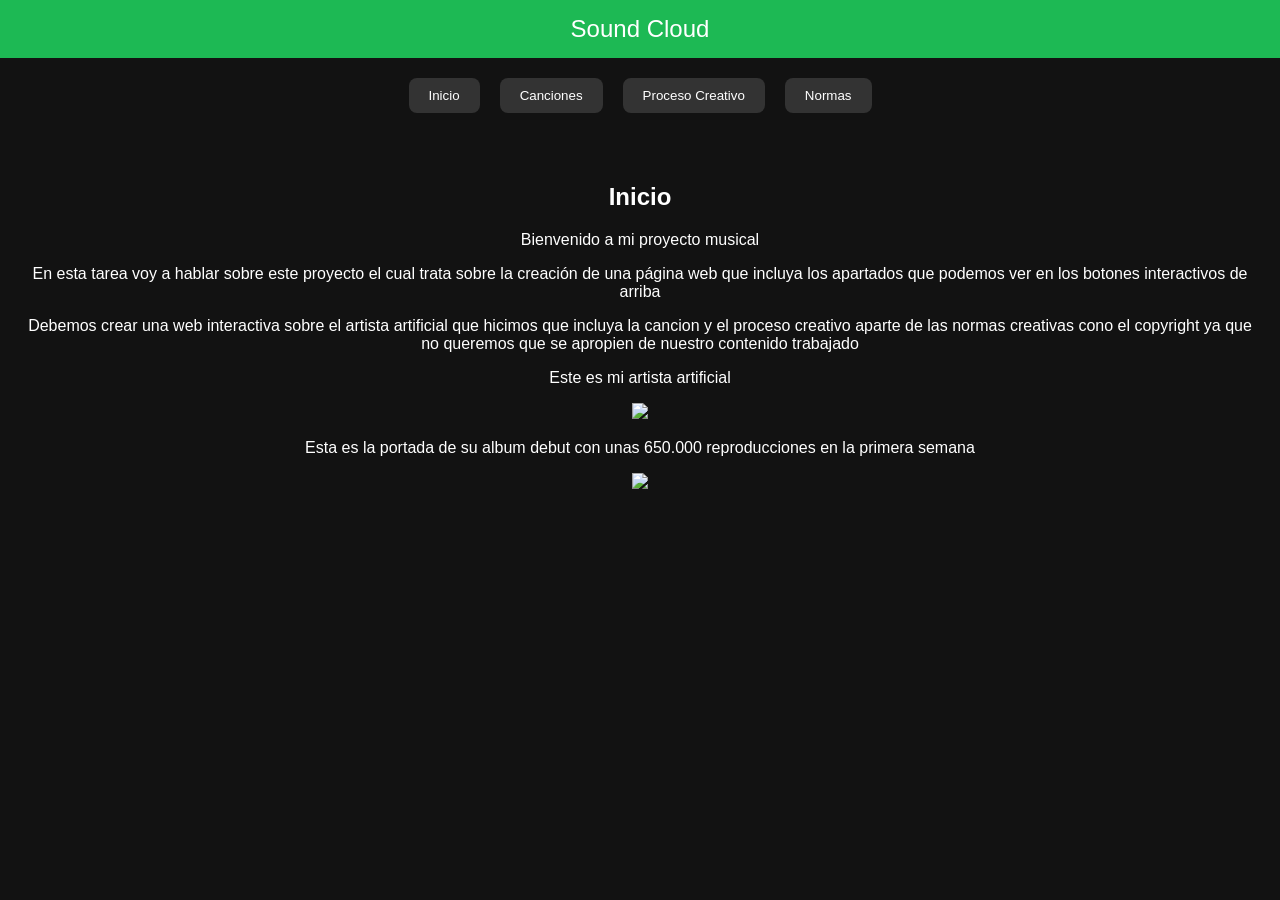
==== index.html @ 7d4d3f1c "Add files via upload" ====
<!DOCTYPE html>
<html lang="es">
<head>
    <meta charset="UTF-8">
    <title>Sound Cloud</title>
    <style>
        body {
            font-family: Arial, sans-serif;
            margin: 0;
            background-color: #121212;
            color: white;
            text-align: center;
        }

        header {
            background-color: #1db954;
            padding: 15px;
            font-size: 24px;
        }

        .menu {
            display: flex;
            justify-content: center;
            gap: 20px;
            margin: 20px;
        }

        button {
            padding: 10px 20px;
            border: none;
            border-radius: 8px;
            cursor: pointer;
            background-color: #333;
            color: white;
            transition: 0.3s;
        }

        button:hover {
            background-color: #1db954;
        }

        .contenido {
            margin-top: 30px;
            padding: 20px;
        }

        .seccion {
            display: none;
        }

        .activa {
            display: block;
        }
    </style>
</head>
<body>

<header>
    Sound Cloud
</header>

<div class="menu">
    <button onclick="mostrarSeccion('inicio')">Inicio</button>
    <button onclick="mostrarSeccion('canciones')">Canciones</button>
    <button onclick="mostrarSeccion('proceso')">Proceso Creativo</button>
    <button onclick="mostrarSeccion('normas')">Normas</button>
</div>

<div class="contenido">
    <div id="inicio" class="seccion activa">
        <h2>Inicio</h2>
        <p>Bienvenido a mi proyecto musical</p>
        <p>En esta tarea voy a hablar sobre este proyecto el cual trata sobre la creación de una página web que incluya los apartados que podemos ver en los botones interactivos de arriba</p>
        <p>Debemos crear una web interactiva sobre el artista artificial que hicimos que incluya la cancion y el proceso creativo aparte de las normas creativas cono el copyright ya que no queremos que se apropien de nuestro contenido trabajado</p>
        <p>Este es mi artista artificial</p>
        <img src="../IMG/Artista.png" width="250">
        <p>Esta es la portada de su album debut con unas 650.000 reproducciones en la primera semana</p>
        <img src="../IMG/Foto 2.png">

    </div>

    <div id="canciones" class="seccion">
        <h2>Canciones</h2>
        <p>Puedes ver mis canciones</p>

        <audio controls>
            <source src="../JS/Luces Que Mienten.mp3" type="audio">
        </audio>

    </div>

    <div id="proceso" class="seccion">
        <h2>Proceso Creativo</h2>
        <p>Puedes ver las ideas que promovieron este proyecto</p>
        <p>Primero necesitabamos una canción sobre la que basar el proyecto la cual podemos escuchar en el apartado canciones</p>
        <p>Luego, necesitabamos la imagen del artista para dar imagen de quien se trata el proyecto</p>
        <p>Posteriormente, tuvimos que crear esta web para incluir la información con su respectivo CSS</p>
        <p>Finalmente, subimos esta web con todos los datos necesarios para que otras personas la usen y se inspiren</p>
    </div>

    <div id="normas" class="seccion">
        <h2>Normas</h2>
        <p>Respeta el contenido y la comunidad</p>
        <p>Todos los derechos reservados del autor</p>
        <p>Copyright 2026©</p>
    </div>
    
</div>

<script>
    function mostrarSeccion(id) {
        const secciones = document.querySelectorAll('.seccion');
        secciones.forEach(sec => sec.classList.remove('activa'));

        document.getElementById(id).classList.add('activa');
    }
</script>

</body>
</html>
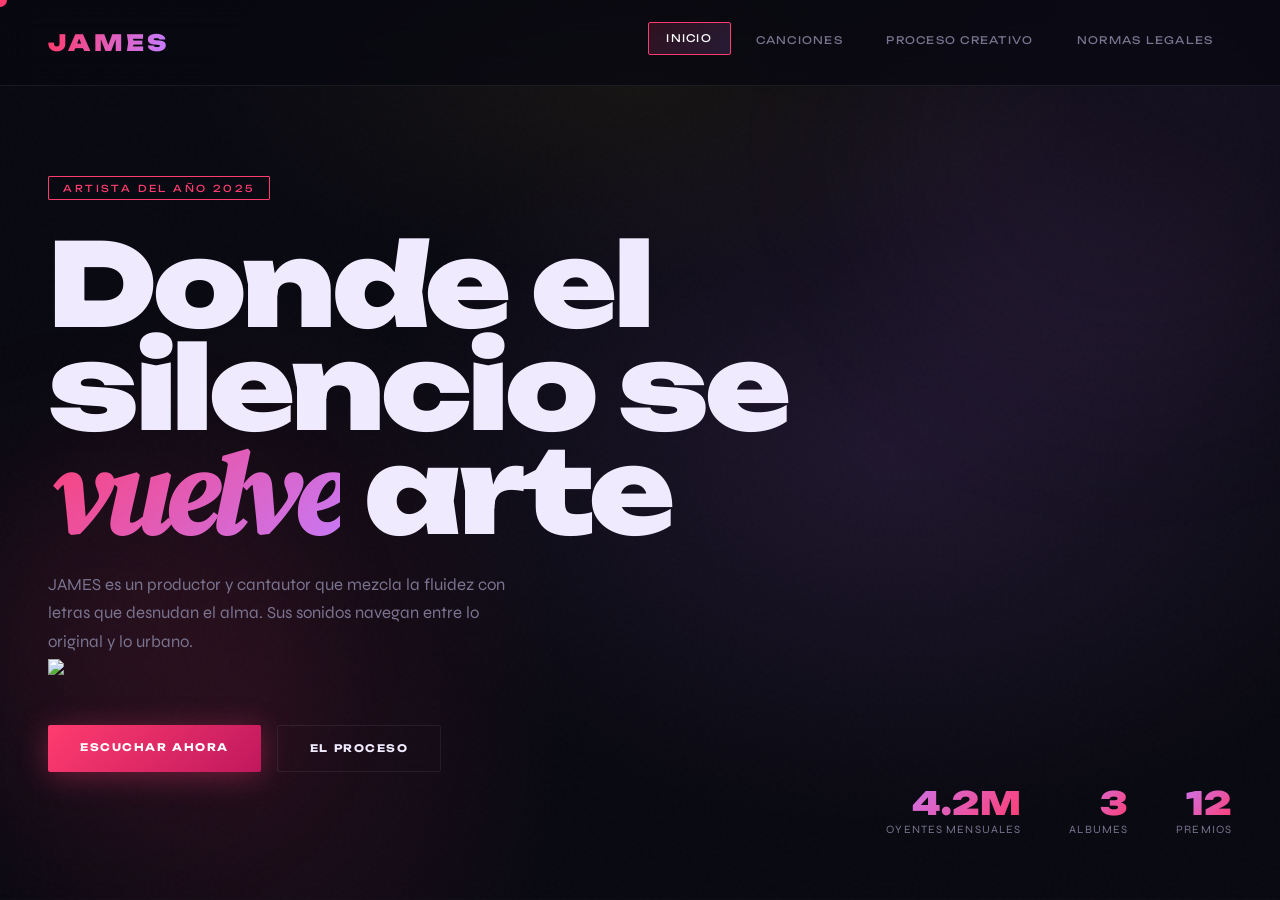
==== commit c872ce18: "Add files via upload" ====
--- a/index.html
+++ b/index.html
@@ -1,120 +1,828 @@
 <!DOCTYPE html>
 <html lang="es">
 <head>
-    <meta charset="UTF-8">
-    <title>Sound Cloud</title>
-    <style>
-        body {
-            font-family: Arial, sans-serif;
-            margin: 0;
-            background-color: #121212;
-            color: white;
-            text-align: center;
-        }
-
-        header {
-            background-color: #1db954;
-            padding: 15px;
-            font-size: 24px;
-        }
-
-        .menu {
-            display: flex;
-            justify-content: center;
-            gap: 20px;
-            margin: 20px;
-        }
-
-        button {
-            padding: 10px 20px;
-            border: none;
-            border-radius: 8px;
-            cursor: pointer;
-            background-color: #333;
-            color: white;
-            transition: 0.3s;
-        }
-
-        button:hover {
-            background-color: #1db954;
-        }
-
-        .contenido {
-            margin-top: 30px;
-            padding: 20px;
-        }
-
-        .seccion {
-            display: none;
-        }
-
-        .activa {
-            display: block;
-        }
-    </style>
+<meta charset="UTF-8">
+<meta name="viewport" content="width=device-width, initial-scale=1.0">
+<title>JAMES — Artista Musical</title>
+<link href="https://fonts.googleapis.com/css2?family=Unbounded:wght@200;400;700;900&family=DM+Serif+Display:ital@0;1&family=Syne:wght@400;600&display=swap" rel="stylesheet">
+<style>
+  :root {
+    --bg: #080810;
+    --surface: #0f0f1a;
+    --accent: #ff3c6f;
+    --accent2: #c47dff;
+    --gold: #f5c542;
+    --text: #f0eaff;
+    --muted: #7a738f;
+    --border: rgba(255,255,255,0.07);
+  }
+
+  *, *::before, *::after { box-sizing: border-box; margin: 0; padding: 0; }
+
+  html { scroll-behavior: smooth; }
+
+  body {
+    background: var(--bg);
+    color: var(--text);
+    font-family: 'Syne', sans-serif;
+    overflow-x: hidden;
+    cursor: none;
+  }
+
+  /* CURSOR */
+  .cursor {
+    position: fixed; top: 0; left: 0;
+    width: 14px; height: 14px;
+    background: var(--accent);
+    border-radius: 50%;
+    pointer-events: none;
+    z-index: 9999;
+    transform: translate(-50%, -50%);
+    transition: transform 0.1s, width 0.3s, height 0.3s, background 0.3s;
+  }
+
+  /* NAV */
+  nav {
+    position: fixed; top: 0; left: 0; right: 0;
+    z-index: 100;
+    display: flex; align-items: center; justify-content: space-between;
+    padding: 1.5rem 3rem;
+    background: rgba(8,8,16,0.7);
+    backdrop-filter: blur(18px);
+    border-bottom: 1px solid var(--border);
+  }
+
+  .logo {
+    font-family: 'Unbounded', sans-serif;
+    font-weight: 900;
+    font-size: 1.4rem;
+    letter-spacing: 0.15em;
+    background: linear-gradient(90deg, var(--accent), var(--accent2));
+    -webkit-background-clip: text; -webkit-text-fill-color: transparent;
+  }
+
+  .nav-links {
+    display: flex; gap: 0.4rem; list-style: none;
+  }
+
+  .nav-links a {
+    display: inline-block;
+    font-family: 'Unbounded', sans-serif;
+    font-size: 0.65rem;
+    font-weight: 400;
+    letter-spacing: 0.12em;
+    text-transform: uppercase;
+    color: var(--muted);
+    text-decoration: none;
+    padding: 0.55rem 1.1rem;
+    border: 1px solid transparent;
+    border-radius: 2px;
+    transition: color 0.3s, border-color 0.3s, background 0.3s, transform 0.2s;
+    position: relative;
+    overflow: hidden;
+  }
+
+  .nav-links a::before {
+    content: '';
+    position: absolute; inset: 0;
+    background: linear-gradient(135deg, var(--accent), var(--accent2));
+    opacity: 0;
+    transition: opacity 0.3s;
+    z-index: -1;
+  }
+
+  .nav-links a:hover, .nav-links a.active {
+    color: #fff;
+    border-color: var(--accent);
+    transform: translateY(-2px);
+  }
+  .nav-links a:hover::before, .nav-links a.active::before { opacity: 0.15; }
+
+  /* SECTIONS */
+  section {
+    min-height: 100vh;
+    padding: 7rem 3rem 4rem;
+    display: none;
+    animation: fadeUp 0.7s cubic-bezier(.22,1,.36,1) both;
+  }
+  section.active { display: flex; flex-direction: column; justify-content: center; }
+
+  @keyframes fadeUp {
+    from { opacity: 0; transform: translateY(40px); }
+    to   { opacity: 1; transform: translateY(0); }
+  }
+
+  /* ── INICIO ── */
+  #inicio {
+    position: relative;
+    align-items: flex-start;
+    overflow: hidden;
+  }
+
+  .hero-bg {
+    position: absolute; inset: 0; z-index: 0;
+    background:
+      radial-gradient(ellipse 60% 60% at 70% 50%, rgba(196,125,255,0.12) 0%, transparent 70%),
+      radial-gradient(ellipse 40% 80% at 20% 80%, rgba(255,60,111,0.10) 0%, transparent 60%),
+      radial-gradient(ellipse 50% 30% at 50% 10%, rgba(245,197,66,0.06) 0%, transparent 70%);
+  }
+
+  .hero-noise {
+    position: absolute; inset: 0; z-index: 0;
+    background-image: url("data:image/svg+xml,%3Csvg viewBox='0 0 256 256' xmlns='http://www.w3.org/2000/svg'%3E%3Cfilter id='noise'%3E%3CfeTurbulence type='fractalNoise' baseFrequency='0.9' numOctaves='4' stitchTiles='stitch'/%3E%3C/filter%3E%3Crect width='100%25' height='100%25' filter='url(%23noise)' opacity='0.04'/%3E%3C/svg%3E");
+    opacity: 0.5;
+  }
+
+  .hero-content { position: relative; z-index: 1; max-width: 750px; }
+
+  .hero-tag {
+    display: inline-block;
+    font-family: 'Unbounded', sans-serif;
+    font-size: 0.6rem;
+    letter-spacing: 0.25em;
+    text-transform: uppercase;
+    color: var(--accent);
+    border: 1px solid var(--accent);
+    padding: 0.3rem 0.9rem;
+    border-radius: 1px;
+    margin-bottom: 2rem;
+    animation: fadeUp 0.5s 0.1s both;
+  }
+
+  .hero-title {
+    font-family: 'Unbounded', sans-serif;
+    font-weight: 900;
+    font-size: clamp(3.5rem, 9vw, 8rem);
+    line-height: 0.9;
+    letter-spacing: -0.03em;
+    margin-bottom: 1.5rem;
+    animation: fadeUp 0.6s 0.2s both;
+  }
+
+  .hero-title em {
+    font-style: italic;
+    font-family: 'DM Serif Display', serif;
+    background: linear-gradient(135deg, var(--accent), var(--accent2));
+    -webkit-background-clip: text; -webkit-text-fill-color: transparent;
+  }
+
+  .hero-sub {
+    font-size: 1.05rem;
+    color: var(--muted);
+    line-height: 1.7;
+    max-width: 480px;
+    margin-bottom: 2.5rem;
+    animation: fadeUp 0.6s 0.3s both;
+  }
+
+  .hero-cta {
+    display: flex; gap: 1rem; flex-wrap: wrap;
+    animation: fadeUp 0.6s 0.4s both;
+  }
+
+  .btn {
+    font-family: 'Unbounded', sans-serif;
+    font-size: 0.65rem;
+    font-weight: 700;
+    letter-spacing: 0.15em;
+    text-transform: uppercase;
+    padding: 1rem 2rem;
+    border-radius: 2px;
+    text-decoration: none;
+    cursor: pointer;
+    transition: transform 0.2s, box-shadow 0.3s;
+    border: none;
+  }
+
+  .btn-primary {
+    background: linear-gradient(135deg, var(--accent), #c0185d);
+    color: #fff;
+    box-shadow: 0 4px 30px rgba(255,60,111,0.35);
+  }
+  .btn-primary:hover { transform: translateY(-3px); box-shadow: 0 8px 40px rgba(255,60,111,0.5); }
+
+  .btn-ghost {
+    background: transparent;
+    color: var(--text);
+    border: 1px solid var(--border);
+  }
+  .btn-ghost:hover { border-color: var(--accent2); transform: translateY(-3px); }
+
+  .hero-stat-row {
+    position: absolute; bottom: 4rem; right: 3rem; z-index: 1;
+    display: flex; gap: 3rem;
+    animation: fadeUp 0.6s 0.5s both;
+  }
+
+  .stat { text-align: right; }
+  .stat-num {
+    font-family: 'Unbounded', sans-serif;
+    font-size: 2rem;
+    font-weight: 900;
+    background: linear-gradient(135deg, var(--accent2), var(--accent));
+    -webkit-background-clip: text; -webkit-text-fill-color: transparent;
+  }
+  .stat-label { font-size: 0.7rem; color: var(--muted); letter-spacing: 0.1em; text-transform: uppercase; }
+
+  .floating-shape {
+    position: absolute; border-radius: 50%; filter: blur(80px);
+    animation: floatShape 8s ease-in-out infinite alternate;
+    z-index: 0;
+  }
+  @keyframes floatShape {
+    from { transform: translateY(0) scale(1); }
+    to   { transform: translateY(-30px) scale(1.08); }
+  }
+
+  /* ── CANCIONES ── */
+  #canciones { gap: 3rem; }
+
+  .section-header { margin-bottom: 0.5rem; }
+  .section-eyebrow {
+    font-family: 'Unbounded', sans-serif;
+    font-size: 0.6rem;
+    letter-spacing: 0.3em;
+    text-transform: uppercase;
+    color: var(--accent);
+    margin-bottom: 0.8rem;
+  }
+  .section-title {
+    font-family: 'Unbounded', sans-serif;
+    font-weight: 900;
+    font-size: clamp(2rem, 5vw, 3.5rem);
+    line-height: 1.05;
+  }
+  .section-title span {
+    font-family: 'DM Serif Display', serif;
+    font-style: italic;
+    color: var(--accent2);
+  }
+
+  .tracks-grid {
+    display: grid;
+    grid-template-columns: repeat(auto-fill, minmax(280px, 1fr));
+    gap: 1rem;
+  }
+
+  .track-card {
+    background: var(--surface);
+    border: 1px solid var(--border);
+    border-radius: 4px;
+    padding: 1.5rem;
+    display: flex; align-items: center; gap: 1.2rem;
+    cursor: pointer;
+    transition: border-color 0.3s, transform 0.3s, box-shadow 0.3s;
+    position: relative; overflow: hidden;
+  }
+  .track-card::before {
+    content: '';
+    position: absolute; inset: 0;
+    background: linear-gradient(135deg, rgba(255,60,111,0.06), rgba(196,125,255,0.06));
+    opacity: 0; transition: opacity 0.3s;
+  }
+  .track-card:hover { border-color: rgba(196,125,255,0.5); transform: translateY(-4px); box-shadow: 0 12px 40px rgba(196,125,255,0.12); }
+  .track-card:hover::before { opacity: 1; }
+
+  .track-num {
+    font-family: 'Unbounded', sans-serif;
+    font-size: 0.65rem;
+    color: var(--muted);
+    width: 24px; flex-shrink: 0;
+  }
+
+  .track-thumb {
+    width: 52px; height: 52px; border-radius: 3px; flex-shrink: 0;
+    display: flex; align-items: center; justify-content: center;
+    font-size: 1.4rem;
+  }
+
+  .track-info { flex: 1; }
+  .track-name { font-family: 'Unbounded', sans-serif; font-size: 0.78rem; font-weight: 700; margin-bottom: 0.3rem; }
+  .track-meta { font-size: 0.72rem; color: var(--muted); }
+
+  .track-duration { font-family: 'Unbounded', sans-serif; font-size: 0.7rem; color: var(--muted); flex-shrink: 0; }
+
+  .play-btn {
+    width: 36px; height: 36px; border-radius: 50%;
+    background: linear-gradient(135deg, var(--accent), var(--accent2));
+    display: flex; align-items: center; justify-content: center;
+    font-size: 0.75rem; flex-shrink: 0;
+    transition: transform 0.2s, box-shadow 0.2s;
+  }
+  .track-card:hover .play-btn { transform: scale(1.15); box-shadow: 0 4px 20px rgba(255,60,111,0.4); }
+
+  /* ── PROCESO CREATIVO ── */
+  #proceso { gap: 4rem; }
+
+  .proceso-layout {
+    display: grid;
+    grid-template-columns: 1fr 1fr;
+    gap: 4rem;
+    align-items: start;
+  }
+
+  .proceso-steps { display: flex; flex-direction: column; gap: 0; }
+
+  .step {
+    display: flex; gap: 1.5rem;
+    padding: 1.8rem 0;
+    border-bottom: 1px solid var(--border);
+    cursor: pointer;
+    transition: transform 0.2s;
+  }
+  .step:hover { transform: translateX(8px); }
+  .step:first-child { padding-top: 0; }
+  .step:last-child { border-bottom: none; }
+
+  .step-num {
+    font-family: 'Unbounded', sans-serif;
+    font-size: 0.6rem;
+    font-weight: 900;
+    color: var(--accent);
+    width: 32px; flex-shrink: 0;
+    padding-top: 0.1rem;
+  }
+
+  .step-body {}
+  .step-title { font-family: 'Unbounded', sans-serif; font-size: 0.9rem; font-weight: 700; margin-bottom: 0.5rem; }
+  .step-text { font-size: 0.85rem; color: var(--muted); line-height: 1.7; }
+
+  .proceso-visual {
+    background: var(--surface);
+    border: 1px solid var(--border);
+    border-radius: 4px;
+    padding: 2.5rem;
+    position: sticky; top: 8rem;
+  }
+
+  .visual-label {
+    font-family: 'Unbounded', sans-serif;
+    font-size: 0.6rem;
+    letter-spacing: 0.2em;
+    text-transform: uppercase;
+    color: var(--accent2);
+    margin-bottom: 1.5rem;
+  }
+
+  .waveform {
+    height: 80px;
+    display: flex; align-items: center; gap: 3px;
+    margin-bottom: 2rem;
+  }
+  .wave-bar {
+    flex: 1; border-radius: 2px;
+    background: linear-gradient(180deg, var(--accent), var(--accent2));
+    animation: wavePulse 1.2s ease-in-out infinite alternate;
+    opacity: 0.7;
+  }
+  @keyframes wavePulse {
+    0%   { transform: scaleY(0.3); }
+    100% { transform: scaleY(1); }
+  }
+
+  .gear-list { display: flex; flex-direction: column; gap: 0.8rem; }
+  .gear-item {
+    display: flex; justify-content: space-between; align-items: center;
+    padding: 0.6rem 0;
+    border-bottom: 1px solid var(--border);
+    font-size: 0.82rem;
+  }
+  .gear-item:last-child { border-bottom: none; }
+  .gear-name { color: var(--text); }
+  .gear-tag {
+    font-family: 'Unbounded', sans-serif;
+    font-size: 0.55rem;
+    padding: 0.2rem 0.6rem;
+    border-radius: 20px;
+    letter-spacing: 0.08em;
+  }
+  .gear-tag.hw { background: rgba(255,60,111,0.15); color: var(--accent); }
+  .gear-tag.sw { background: rgba(196,125,255,0.15); color: var(--accent2); }
+
+  /* ── NORMAS LEGALES ── */
+  #normas { gap: 3rem; }
+
+  .legal-grid {
+    display: grid;
+    grid-template-columns: repeat(auto-fill, minmax(320px, 1fr));
+    gap: 1.5rem;
+  }
+
+  .legal-card {
+    background: var(--surface);
+    border: 1px solid var(--border);
+    border-radius: 4px;
+    padding: 2rem;
+    transition: border-color 0.3s, transform 0.3s;
+    position: relative; overflow: hidden;
+  }
+  .legal-card::after {
+    content: '';
+    position: absolute; top: 0; left: 0; right: 0;
+    height: 2px;
+    background: linear-gradient(90deg, var(--accent), var(--accent2));
+    transform: scaleX(0); transform-origin: left;
+    transition: transform 0.4s;
+  }
+  .legal-card:hover { border-color: rgba(255,60,111,0.3); transform: translateY(-4px); }
+  .legal-card:hover::after { transform: scaleX(1); }
+
+  .legal-icon { font-size: 2rem; margin-bottom: 1.2rem; }
+  .legal-title {
+    font-family: 'Unbounded', sans-serif;
+    font-size: 0.8rem;
+    font-weight: 700;
+    letter-spacing: 0.05em;
+    margin-bottom: 0.8rem;
+    color: var(--text);
+  }
+  .legal-text { font-size: 0.83rem; color: var(--muted); line-height: 1.75; }
+
+  .legal-footer {
+    background: var(--surface);
+    border: 1px solid var(--border);
+    border-radius: 4px;
+    padding: 1.5rem 2rem;
+    display: flex; align-items: center; gap: 1rem; flex-wrap: wrap;
+  }
+  .legal-footer p { font-size: 0.8rem; color: var(--muted); flex: 1; line-height: 1.6; }
+  .legal-footer a {
+    font-family: 'Unbounded', sans-serif;
+    font-size: 0.6rem;
+    color: var(--accent);
+    text-decoration: none;
+    border-bottom: 1px solid rgba(255,60,111,0.4);
+    white-space: nowrap;
+    transition: color 0.2s, border-color 0.2s;
+  }
+  .legal-footer a:hover { color: var(--accent2); border-color: var(--accent2); }
+
+  /* AUDIO PLAYER BAR */
+  .player-bar {
+    position: fixed; bottom: 0; left: 0; right: 0; z-index: 200;
+    background: rgba(8,8,16,0.95);
+    backdrop-filter: blur(20px);
+    border-top: 1px solid var(--border);
+    padding: 0.9rem 3rem;
+    display: flex; align-items: center; gap: 2rem;
+    transform: translateY(100%);
+    transition: transform 0.5s cubic-bezier(.22,1,.36,1);
+  }
+  .player-bar.visible { transform: translateY(0); }
+
+  .player-track { flex: 1; }
+  .player-name { font-family: 'Unbounded', sans-serif; font-size: 0.72rem; font-weight: 700; }
+  .player-artist { font-size: 0.7rem; color: var(--muted); }
+
+  .player-controls { display: flex; align-items: center; gap: 1rem; }
+  .ctrl-btn {
+    background: none; border: none; color: var(--muted);
+    font-size: 1.1rem; cursor: pointer; transition: color 0.2s;
+  }
+  .ctrl-btn:hover { color: var(--text); }
+
+  .play-main {
+    width: 40px; height: 40px; border-radius: 50%;
+    background: linear-gradient(135deg, var(--accent), var(--accent2));
+    border: none; color: #fff; font-size: 1rem;
+    cursor: pointer; display: flex; align-items: center; justify-content: center;
+    transition: transform 0.2s, box-shadow 0.2s;
+  }
+  .play-main:hover { transform: scale(1.1); box-shadow: 0 4px 20px rgba(255,60,111,0.4); }
+
+  .progress-wrap { flex: 2; display: flex; flex-direction: column; gap: 0.4rem; }
+  .progress-bar {
+    height: 3px; background: rgba(255,255,255,0.1); border-radius: 2px;
+    cursor: pointer; position: relative; overflow: hidden;
+  }
+  .progress-fill {
+    height: 100%; border-radius: 2px;
+    background: linear-gradient(90deg, var(--accent), var(--accent2));
+    width: 0%; transition: width 0.3s;
+    position: relative;
+  }
+  .progress-times { display: flex; justify-content: space-between; font-size: 0.65rem; color: var(--muted); font-family: 'Unbounded', sans-serif; }
+
+  @media (max-width: 768px) {
+    nav { padding: 1rem 1.5rem; }
+    section { padding: 6rem 1.5rem 3rem; }
+    .proceso-layout { grid-template-columns: 1fr; }
+    .hero-stat-row { position: static; margin-top: 3rem; justify-content: flex-start; }
+    .player-bar { padding: 0.9rem 1.5rem; gap: 1rem; }
+    .progress-wrap { display: none; }
+  }
+</style>
 </head>
 <body>
 
-<header>
-    Sound Cloud
-</header>
-
-<div class="menu">
-    <button onclick="mostrarSeccion('inicio')">Inicio</button>
-    <button onclick="mostrarSeccion('canciones')">Canciones</button>
-    <button onclick="mostrarSeccion('proceso')">Proceso Creativo</button>
-    <button onclick="mostrarSeccion('normas')">Normas</button>
+<div class="cursor" id="cursor"></div>
+<div class="cursor-ring" id="cursorRing"></div>
+
+<nav>
+  <div class="logo">JAMES</div>
+  <ul class="nav-links">
+    <li><a href="#" class="active" data-target="inicio">Inicio</a></li>
+    <li><a href="#" data-target="canciones">Canciones</a></li>
+    <li><a href="#" data-target="proceso">Proceso Creativo</a></li>
+    <li><a href="#" data-target="normas">Normas Legales</a></li>
+  </ul>
+</nav>
+
+<section id="inicio" class="active">
+  <div class="hero-bg"></div>
+  <div class="hero-noise"></div>
+
+  <div class="floating-shape" style="width:500px;height:500px;background:rgba(196,125,255,0.06);top:-100px;right:-100px;animation-delay:0s;"></div>
+  <div class="floating-shape" style="width:350px;height:350px;background:rgba(255,60,111,0.07);bottom:10%;left:-80px;animation-delay:3s;animation-duration:10s;"></div>
+
+  <div class="hero-content">
+    <div class="hero-tag">Artista del Año 2025</div>
+    <h1 class="hero-title">
+      Donde el<br>
+      silencio se<br>
+      <em>vuelve</em> arte
+    </h1>
+    <p class="hero-sub">
+      JAMES es un productor y cantautor que mezcla la fluidez con letras que desnudan el alma. Sus sonidos navegan entre lo original y lo urbano.
+      <br>
+      <img src="../IMG/Artista.png" width="250">
+    </p>
+    <div class="hero-cta">
+      <a href="#" class="btn btn-primary" data-target="canciones">Escuchar ahora</a>
+      <a href="#" class="btn btn-ghost" data-target="proceso">El proceso</a>
+    </div>
+  </div>
+
+  <div class="hero-stat-row">
+    <div class="stat">
+      <div class="stat-num">4.2M</div>
+      <div class="stat-label">Oyentes mensuales</div>
+    </div>
+    <div class="stat">
+      <div class="stat-num">3</div>
+      <div class="stat-label">Albumes</div>
+    </div>
+    <div class="stat">
+      <div class="stat-num">12</div>
+      <div class="stat-label">Premios</div>
+    </div>
+  </div>
+</section>
+
+<section id="canciones">
+  <div class="section-header">
+    <div class="section-eyebrow">Discografía</div>
+    <h2 class="section-title">Las <span>canciones</span></h2>
+    <img src="../IMG/Foto 2.png" width="250">
+  </div>
+
+  <div class="tracks-grid" id="tracksGrid"></div>
+</section>
+
+<section id="proceso">
+  <div class="section-header">
+    <div class="section-eyebrow">Behind the scenes</div>
+    <h2 class="section-title">Proceso <span>creativo</span></h2>
+  </div>
+
+  <div class="proceso-layout">
+    <div class="proceso-steps">
+      <div class="step">
+        <div class="step-num">01</div>
+        <div class="step-body">
+          <div class="step-title">La chispa</div>
+          <div class="step-text">Todo comienza con un fragmento: una melodía canturreada en el metro, una frase captada en una conversación, la textura de una lluvia al amanecer. Nova lleva siempre una grabadora de voz y cuadernos llenos de esbozos.</div>
+        </div>
+      </div>
+      <div class="step">
+        <div class="step-num">02</div>
+        <div class="step-body">
+          <div class="step-title">Arquitectura del sonido</div>
+          <div class="step-text">Las ideas se transforman en capas: baterías orgánicas procesadas, síntesis modular, voces multiplicadas y revertidas. La producción comienza siempre desde la base rítmica, construyendo hacia arriba.</div>
+        </div>
+      </div>
+      <div class="step">
+        <div class="step-num">03</div>
+        <div class="step-body">
+          <div class="step-title">La letra como territorio</div>
+          <div class="step-text">Las letras no se escriben, se excavan. Nova usa escritura automática durante horas hasta que emergen las verdades que quiere contar. Luego las poda, las ordena y las encaja en el ritmo como piezas de puzzle.</div>
+        </div>
+      </div>
+      <div class="step">
+        <div class="step-num">04</div>
+        <div class="step-body">
+          <div class="step-title">Mezcla y espacio</div>
+          <div class="step-text">El mixing es escultura: quitar más que añadir. El objetivo es que el oyente sienta que está dentro de la canción, no escuchándola desde fuera. Cada frecuencia tiene su lugar en el espacio estéreo.</div>
+        </div>
+      </div>
+    </div>
+
+    <div class="proceso-visual">
+      <div class="visual-label">Studio setup</div>
+      <div class="waveform" id="waveform"></div>
+      <div class="gear-list">
+        <div class="gear-item"><span class="gear-name">Ableton Live 12</span><span class="gear-tag sw">Software</span></div>
+        <div class="gear-item"><span class="gear-name">Apple Square 23</span><span class="gear-tag hw">Hardware</span></div>
+        <div class="gear-item"><span class="gear-name">Roland Street 20</span><span class="gear-tag hw">Hardware</span></div>
+        <div class="gear-item"><span class="gear-name">Monton Avenue 62</span><span class="gear-tag sw">Software</span></div>
+        <div class="gear-item"><span class="gear-name">Newman Boulevard 74</span><span class="gear-tag hw">Hardware</span></div>
+        <div class="gear-item"><span class="gear-name">Maxlan Theatre 2</span><span class="gear-tag sw">Software</span></div>
+      </div>
+    </div>
+  </div>
+</section>
+
+<section id="normas">
+  <div class="section-header">
+    <div class="section-eyebrow">Marco legal</div>
+    <h2 class="section-title">Normas <span>legales</span></h2>
+  </div>
+
+  <div class="legal-grid">
+    <div class="legal-card">
+      <div class="legal-icon">©</div>
+      <div class="legal-title">Derechos de Autor</div>
+      <div class="legal-text">Toda la música, letras, arreglos y material audiovisual de JAMES están protegidos por la Ley de Propiedad Intelectual. La reproducción no autorizada constituye infracción punible. Los derechos pertenecen a la artista y a su sello discográfico.</div>
+    </div>
+    <div class="legal-card">
+      <div class="legal-icon">🎙️</div>
+      <div class="legal-title">Derechos Conexos</div>
+      <div class="legal-text">Los artistas intérpretes y los productores fonográficos tienen derechos independientes sobre las grabaciones. Cualquier uso en medios audiovisuales, publicidad o contenido digital requiere autorización expresa por escrito.</div>
+    </div>
+    <div class="legal-card">
+      <div class="legal-icon">📡</div>
+      <div class="legal-title">Streaming y Distribución</div>
+      <div class="legal-text">La música está disponible bajo licencias de streaming no exclusivas. Los usuarios finales pueden escuchar pero no descargar, redistribuir ni sincronizar con contenido visual sin licencia adicional de sincronización.</div>
+    </div>
+    <div class="legal-card">
+      <div class="legal-icon">🎬</div>
+      <div class="legal-title">Licencias de Sincronización</div>
+      <div class="legal-text">Para usar la música en vídeos, cortos, publicidad, videojuegos o cualquier obra audiovisual, se requiere una licencia de sincronización. Las solicitudes se tramitan a través del equipo de management con tarifas según el uso.</div>
+    </div>
+    <div class="legal-card">
+      <div class="legal-icon">🛡️</div>
+      <div class="legal-title">Protección de Imagen</div>
+      <div class="legal-text">El nombre artístico JAMES, su imagen, logotipo y elementos visuales asociados son marcas registradas. Queda prohibido su uso en productos, merchandising o campañas sin contrato de licencia de marca firmado.</div>
+    </div>
+    <div class="legal-card">
+      <div class="legal-icon">🤝</div>
+      <div class="legal-title">Colaboraciones y Covers</div>
+      <div class="legal-text">Los covers para uso personal en plataformas como YouTube están cubiertos por licencias mecánicas de cada plataforma. Las colaboraciones artísticas y remezclas oficiales requieren acuerdo previo con el equipo legal.</div>
+    </div>
+  </div>
+
+  <div class="legal-footer">
+    <p>Para consultas sobre licencias, colaboraciones o derechos, contacta con el equipo de management. Respondemos en un plazo máximo de 5 días hábiles.</p>
+    <a href="mailto:legal@novamusic.com">legal@novamusic.com →</a>
+  </div>
+</section>
+
+<!-- PLAYER BAR -->
+<div class="player-bar" id="playerBar">
+  <div class="player-track">
+    <div class="player-name" id="playerName">—</div>
+    <div class="player-artist">JAMES</div>
+  </div>
+  <div class="player-controls">
+    <button class="ctrl-btn">⏮</button>
+    <button class="play-main" id="playBtn">▶</button>
+    <button class="ctrl-btn">⏭</button>
+  </div>
+  <div class="progress-wrap">
+    <div class="progress-bar">
+      <div class="progress-fill" id="progressFill"></div>
+    </div>
+    <div class="progress-times">
+      <span id="timeElapsed">0:00</span>
+      <span id="timeDuration">—</span>
+    </div>
+  </div>
 </div>
 
-<div class="contenido">
-    <div id="inicio" class="seccion activa">
-        <h2>Inicio</h2>
-        <p>Bienvenido a mi proyecto musical</p>
-        <p>En esta tarea voy a hablar sobre este proyecto el cual trata sobre la creación de una página web que incluya los apartados que podemos ver en los botones interactivos de arriba</p>
-        <p>Debemos crear una web interactiva sobre el artista artificial que hicimos que incluya la cancion y el proceso creativo aparte de las normas creativas cono el copyright ya que no queremos que se apropien de nuestro contenido trabajado</p>
-        <p>Este es mi artista artificial</p>
-        <img src="../IMG/Artista.png" width="250">
-        <p>Esta es la portada de su album debut con unas 650.000 reproducciones en la primera semana</p>
-        <img src="../IMG/Foto 2.png">
-
-    </div>
-
-    <div id="canciones" class="seccion">
-        <h2>Canciones</h2>
-        <p>Puedes ver mis canciones</p>
-
-        <audio controls>
-            <source src="../JS/Luces Que Mienten.mp3" type="audio">
-        </audio>
-
-    </div>
-
-    <div id="proceso" class="seccion">
-        <h2>Proceso Creativo</h2>
-        <p>Puedes ver las ideas que promovieron este proyecto</p>
-        <p>Primero necesitabamos una canción sobre la que basar el proyecto la cual podemos escuchar en el apartado canciones</p>
-        <p>Luego, necesitabamos la imagen del artista para dar imagen de quien se trata el proyecto</p>
-        <p>Posteriormente, tuvimos que crear esta web para incluir la información con su respectivo CSS</p>
-        <p>Finalmente, subimos esta web con todos los datos necesarios para que otras personas la usen y se inspiren</p>
-    </div>
-
-    <div id="normas" class="seccion">
-        <h2>Normas</h2>
-        <p>Respeta el contenido y la comunidad</p>
-        <p>Todos los derechos reservados del autor</p>
-        <p>Copyright 2026©</p>
-    </div>
-    
-</div>
-
 <script>
-    function mostrarSeccion(id) {
-        const secciones = document.querySelectorAll('.seccion');
-        secciones.forEach(sec => sec.classList.remove('activa'));
-
-        document.getElementById(id).classList.add('activa');
-    }
+/* CURSOR */
+const cursor = document.getElementById('cursor');
+const ring   = document.getElementById('cursorRing');
+let mx = 0, my = 0, rx = 0, ry = 0;
+document.addEventListener('mousemove', e => { mx = e.clientX; my = e.clientY; });
+(function loop() {
+  rx += (mx - rx) * 0.18; ry += (my - ry) * 0.18;
+  cursor.style.left = mx + 'px'; cursor.style.top = my + 'px';
+  ring.style.left = rx + 'px'; ring.style.top = ry + 'px';
+  requestAnimationFrame(loop);
+})();
+
+/* NAV */
+const navLinks = document.querySelectorAll('.nav-links a, [data-target]');
+const sections = document.querySelectorAll('section');
+
+function showSection(target) {
+  sections.forEach(s => s.classList.remove('active'));
+  navLinks.forEach(a => a.classList.remove('active'));
+  const sec = document.getElementById(target);
+  if (sec) sec.classList.add('active');
+  document.querySelectorAll(`[data-target="${target}"]`).forEach(a => a.classList.add('active'));
+}
+
+document.querySelectorAll('[data-target]').forEach(el => {
+  el.addEventListener('click', e => {
+    e.preventDefault();
+    showSection(el.dataset.target);
+  });
+});
+
+const tracks = [
+  { num:'01', emoji:'🌙', name:'Espejo Roto',    genre:'Electro-Soul',   dur:'3:47' },
+  { num:'02', emoji:'🌊', name:'Mar de Dentro',  genre:'Ambient Pop',    dur:'4:12' },
+  { num:'03', emoji:'🔥', name:'Ceniza y Luz',   genre:'Dark Electro',   dur:'3:28' },
+  { num:'04', emoji:'🌿', name:'Origen',         genre:'Indie Folk',     dur:'4:55' },
+  { num:'05', emoji:'⚡', name:'Tormenta Fina',  genre:'Synth-Wave',     dur:'3:15' },
+  { num:'06', emoji:'🪐', name:'Orbitando',      genre:'Dream Pop',      dur:'5:02' },
+  { num:'07', emoji:'🫀', name:'Latidos',         genre:'Minimal',        dur:'3:33' },
+  { num:'08', emoji:'🌅', name:'Umbral',         genre:'Electro-Ambient',dur:'4:44' },
+];
+
+const colors = [
+  ['#ff3c6f','#6b0025'],['#c47dff','#4b00a3'],['#ff7a3c','#a33000'],
+  ['#3cffb4','#00a36b'],['#3caaff','#005fa3'],['#ffd43c','#a38000'],
+  ['#ff3cde','#a3008c'],['#3cffd4','#00a392'],
+];
+
+const grid = document.getElementById('tracksGrid');
+tracks.forEach((t, i) => {
+  const [c1,c2] = colors[i % colors.length];
+  const card = document.createElement('div');
+  card.className = 'track-card';
+  card.innerHTML = `
+    <div class="track-num">${t.num}</div>
+    <div class="track-thumb" style="background:linear-gradient(135deg,${c1}22,${c2}44)">${t.emoji}</div>
+    <div class="track-info">
+      <div class="track-name">${t.name}</div>
+      <div class="track-meta">${t.genre}</div>
+    </div>
+    <div class="track-duration">${t.dur}</div>
+    <div class="play-btn">▶</div>
+  `;
+  card.addEventListener('click', () => playTrack(t));
+  grid.appendChild(card);
+});
+
+/* WAVEFORM */
+const waveEl = document.getElementById('waveform');
+for (let i = 0; i < 48; i++) {
+  const b = document.createElement('div');
+  b.className = 'wave-bar';
+  b.style.height = Math.random() * 60 + 20 + 'px';
+  b.style.animationDelay = (Math.random() * 1.2) + 's';
+  b.style.animationDuration = (0.8 + Math.random() * 0.8) + 's';
+  waveEl.appendChild(b);
+}
+
+/* PLAYER */
+let playing = false, progress = 0, interval = null;
+const playerBar  = document.getElementById('playerBar');
+const playerName = document.getElementById('playerName');
+const playBtn    = document.getElementById('playBtn');
+const fill       = document.getElementById('progressFill');
+const elapsed    = document.getElementById('timeElapsed');
+const duration   = document.getElementById('timeDuration');
+
+function playTrack(t) {
+  playerName.textContent = t.name;
+  duration.textContent   = t.dur;
+  playerBar.classList.add('visible');
+  progress = 0; fill.style.width = '0%'; elapsed.textContent = '0:00';
+  startPlay();
+}
+
+function startPlay() {
+  playing = true; playBtn.textContent = '⏸';
+  clearInterval(interval);
+  interval = setInterval(() => {
+    if (!playing) return;
+    progress = Math.min(progress + 0.3, 100);
+    fill.style.width = progress + '%';
+    const total = parseDur(duration.textContent);
+    const cur   = Math.round(total * progress / 100);
+    elapsed.textContent = fmt(cur);
+    if (progress >= 100) clearInterval(interval);
+  }, 300);
+}
+
+playBtn.addEventListener('click', () => {
+  if (!playerBar.classList.contains('visible')) return;
+  playing = !playing;
+  playBtn.textContent = playing ? '⏸' : '▶';
+  if (playing) startPlay();
+});
+
+function parseDur(s) {
+  const [m,sec] = s.split(':').map(Number);
+  return m*60 + (sec||0);
+}
+function fmt(s) {
+  return Math.floor(s/60) + ':' + String(s%60).padStart(2,'0');
+}
 </script>
-
 </body>
 </html>
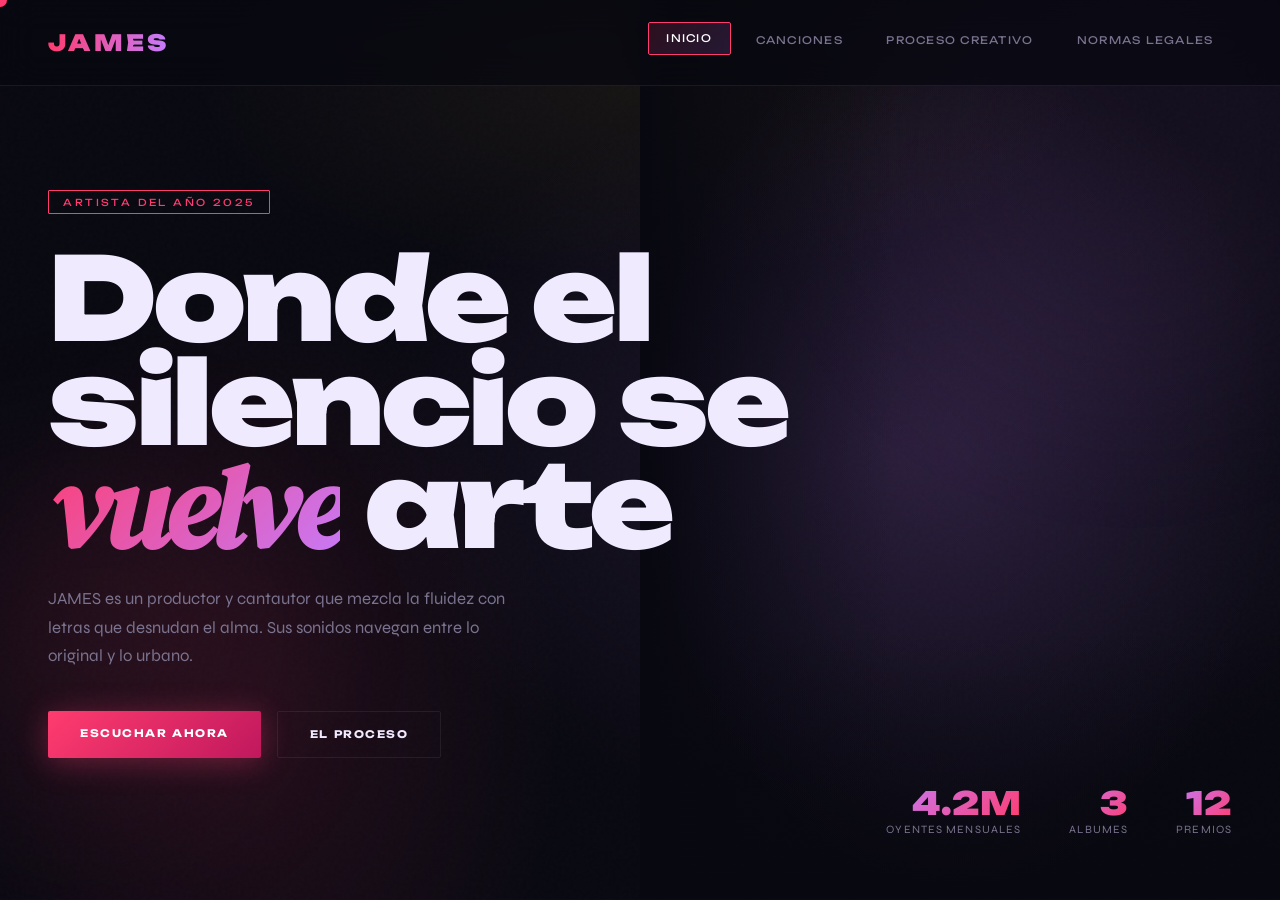
==== commit 9dea416f: "Add files via upload" ====
--- a/index.html
+++ b/index.html
@@ -29,7 +29,6 @@
     cursor: none;
   }
 
-  /* CURSOR */
   .cursor {
     position: fixed; top: 0; left: 0;
     width: 14px; height: 14px;
@@ -41,7 +40,6 @@
     transition: transform 0.1s, width 0.3s, height 0.3s, background 0.3s;
   }
 
-  /* NAV */
   nav {
     position: fixed; top: 0; left: 0; right: 0;
     z-index: 100;
@@ -98,7 +96,6 @@
   }
   .nav-links a:hover::before, .nav-links a.active::before { opacity: 0.15; }
 
-  /* SECTIONS */
   section {
     min-height: 100vh;
     padding: 7rem 3rem 4rem;
@@ -112,7 +109,6 @@
     to   { opacity: 1; transform: translateY(0); }
   }
 
-  /* ── INICIO ── */
   #inicio {
     position: relative;
     align-items: flex-start;
@@ -234,8 +230,7 @@
     to   { transform: translateY(-30px) scale(1.08); }
   }
 
-  /* ── CANCIONES ── */
-  #canciones { gap: 3rem; }
+  #canciones { gap: 2rem; }
 
   .section-header { margin-bottom: 0.5rem; }
   .section-eyebrow {
@@ -311,7 +306,24 @@
   }
   .track-card:hover .play-btn { transform: scale(1.15); box-shadow: 0 4px 20px rgba(255,60,111,0.4); }
 
-  /* ── PROCESO CREATIVO ── */
+  .track-card.playing {
+    border-color: var(--accent);
+    box-shadow: 0 0 0 1px rgba(255,60,111,0.3), 0 12px 40px rgba(255,60,111,0.15);
+  }
+  .track-card.playing .play-btn {
+    background: linear-gradient(135deg, var(--accent), #ff0050);
+    box-shadow: 0 4px 20px rgba(255,60,111,0.5);
+    animation: pulsePlay 1.5s ease-in-out infinite;
+  }
+  .track-card.playing .track-name { color: var(--accent); }
+  @keyframes pulsePlay {
+    0%, 100% { box-shadow: 0 4px 20px rgba(255,60,111,0.4); }
+    50%       { box-shadow: 0 4px 30px rgba(255,60,111,0.8); }
+  }
+
+  .track-preview .play-btn { background: rgba(255,255,255,0.08); }
+  .track-preview .track-meta::after { content: ' · Vista previa'; color: var(--muted); }
+
   #proceso { gap: 4rem; }
 
   .proceso-layout {
@@ -399,7 +411,6 @@
   .gear-tag.hw { background: rgba(255,60,111,0.15); color: var(--accent); }
   .gear-tag.sw { background: rgba(196,125,255,0.15); color: var(--accent2); }
 
-  /* ── NORMAS LEGALES ── */
   #normas { gap: 3rem; }
 
   .legal-grid {
@@ -457,7 +468,6 @@
   }
   .legal-footer a:hover { color: var(--accent2); border-color: var(--accent2); }
 
-  /* AUDIO PLAYER BAR */
   .player-bar {
     position: fixed; bottom: 0; left: 0; right: 0; z-index: 200;
     background: rgba(8,8,16,0.95);
@@ -511,6 +521,94 @@
     .player-bar { padding: 0.9rem 1.5rem; gap: 1rem; }
     .progress-wrap { display: none; }
   }
+
+  .hero-image-wrap {
+    position: absolute;
+    right: 0;
+    top: 0;
+    bottom: 0;
+    width: 50%;
+    z-index: 1;
+    overflow: hidden;
+  }
+
+  .hero-image-wrap::before {
+    content: '';
+    position: absolute;
+    inset: 0;
+    background: linear-gradient(to right, var(--bg) 0%, transparent 40%),
+                linear-gradient(to top, var(--bg) 0%, transparent 30%);
+    z-index: 2;
+  }
+
+  .hero-image-wrap::after {
+    content: '';
+    position: absolute;
+    inset: 0;
+    background: radial-gradient(ellipse at center, rgba(196,125,255,0.08) 0%, transparent 70%);
+    z-index: 2;
+  }
+
+  .hero-img {
+    width: 100%;
+    height: 100%;
+    object-fit: cover;
+    object-position: center top;
+    filter: grayscale(15%) contrast(1.05);
+    display: block;
+  }
+
+
+  .album-cover-wrap {
+    margin-bottom: 1rem;
+  }
+  .album-cover-label {
+    font-family: 'Unbounded', sans-serif;
+    font-size: 0.6rem;
+    letter-spacing: 0.25em;
+    text-transform: uppercase;
+    color: var(--accent);
+    margin-bottom: 1rem;
+  }
+  .album-cover-card {
+    position: relative;
+    display: inline-block;
+    border-radius: 6px;
+    overflow: hidden;
+    box-shadow: 0 20px 60px rgba(0,0,0,0.6), 0 0 0 1px var(--border);
+    transition: transform 0.4s cubic-bezier(.22,1,.36,1), box-shadow 0.4s;
+  }
+  .album-cover-card:hover {
+    transform: translateY(-8px) scale(1.02);
+    box-shadow: 0 30px 80px rgba(245,197,66,0.2), 0 0 0 1px rgba(245,197,66,0.3);
+  }
+  .album-cover-img {
+    display: block;
+    width: 260px;
+    height: 260px;
+    object-fit: cover;
+  }
+  .album-cover-info {
+    position: absolute;
+    bottom: 0; left: 0; right: 0;
+    padding: 1rem 1.2rem;
+    background: linear-gradient(to top, rgba(0,0,0,0.85) 0%, transparent 100%);
+  }
+  .album-cover-title {
+    font-family: 'DM Serif Display', serif;
+    font-style: italic;
+    font-size: 1.3rem;
+    color: #f5c542;
+    line-height: 1;
+    margin-bottom: 0.2rem;
+  }
+  .album-cover-sub {
+    font-family: 'Unbounded', sans-serif;
+    font-size: 0.5rem;
+    letter-spacing: 0.2em;
+    color: rgba(245,197,66,0.75);
+  }
+
 </style>
 </head>
 <body>
@@ -535,6 +633,11 @@
   <div class="floating-shape" style="width:500px;height:500px;background:rgba(196,125,255,0.06);top:-100px;right:-100px;animation-delay:0s;"></div>
   <div class="floating-shape" style="width:350px;height:350px;background:rgba(255,60,111,0.07);bottom:10%;left:-80px;animation-delay:3s;animation-duration:10s;"></div>
 
+
+  <div class="hero-image-wrap">
+    <img src="../IMG/Artista.png">
+  </div>
+
   <div class="hero-content">
     <div class="hero-tag">Artista del Año 2025</div>
     <h1 class="hero-title">
@@ -542,10 +645,9 @@
       silencio se<br>
       <em>vuelve</em> arte
     </h1>
+
     <p class="hero-sub">
       JAMES es un productor y cantautor que mezcla la fluidez con letras que desnudan el alma. Sus sonidos navegan entre lo original y lo urbano.
-      <br>
-      <img src="../IMG/Artista.png" width="250">
     </p>
     <div class="hero-cta">
       <a href="#" class="btn btn-primary" data-target="canciones">Escuchar ahora</a>
@@ -573,7 +675,18 @@
   <div class="section-header">
     <div class="section-eyebrow">Discografía</div>
     <h2 class="section-title">Las <span>canciones</span></h2>
-    <img src="../IMG/Foto 2.png" width="250">
+  </div>
+
+  
+  <div class="album-cover-wrap">
+    <div class="album-cover-label">Ultimo Album</div>
+    <div class="album-cover-card">
+      <img src="[data-uri]" alt="After Hours - An R&B Album" class="album-cover-img" />
+      <div class="album-cover-info">
+        <div class="album-cover-title">After Hours</div>
+        <div class="album-cover-sub">Album Debut</div>
+      </div>
+    </div>
   </div>
 
   <div class="tracks-grid" id="tracksGrid"></div>
@@ -677,7 +790,6 @@
   </div>
 </section>
 
-<!-- PLAYER BAR -->
 <div class="player-bar" id="playerBar">
   <div class="player-track">
     <div class="player-name" id="playerName">—</div>
@@ -700,7 +812,7 @@
 </div>
 
 <script>
-/* CURSOR */
+
 const cursor = document.getElementById('cursor');
 const ring   = document.getElementById('cursorRing');
 let mx = 0, my = 0, rx = 0, ry = 0;
@@ -712,7 +824,6 @@
   requestAnimationFrame(loop);
 })();
 
-/* NAV */
 const navLinks = document.querySelectorAll('.nav-links a, [data-target]');
 const sections = document.querySelectorAll('section');
 
@@ -732,14 +843,9 @@
 });
 
 const tracks = [
-  { num:'01', emoji:'🌙', name:'Espejo Roto',    genre:'Electro-Soul',   dur:'3:47' },
-  { num:'02', emoji:'🌊', name:'Mar de Dentro',  genre:'Ambient Pop',    dur:'4:12' },
-  { num:'03', emoji:'🔥', name:'Ceniza y Luz',   genre:'Dark Electro',   dur:'3:28' },
-  { num:'04', emoji:'🌿', name:'Origen',         genre:'Indie Folk',     dur:'4:55' },
-  { num:'05', emoji:'⚡', name:'Tormenta Fina',  genre:'Synth-Wave',     dur:'3:15' },
-  { num:'06', emoji:'🪐', name:'Orbitando',      genre:'Dream Pop',      dur:'5:02' },
-  { num:'07', emoji:'🫀', name:'Latidos',         genre:'Minimal',        dur:'3:33' },
-  { num:'08', emoji:'🌅', name:'Umbral',         genre:'Electro-Ambient',dur:'4:44' },
+  { num:'01', emoji:'', name:'Espejo Roto',    genre:'Electro-Soul',   dur:'—', src:'../JS/Espejo Roto.mp3' },
+  { num:'02', emoji:'', name:'Mar De Adentro', genre:'Ambient Pop',    dur:'—', src:'../JS/Mar De Dentro.mp3' },
+  { num:'03', emoji:'', name:'Ceniza y Luz',   genre:'Dark Electro',   dur:'—', src:'../JS/Ceniza y Luz.mp3' },
 ];
 
 const colors = [
@@ -752,7 +858,7 @@
 tracks.forEach((t, i) => {
   const [c1,c2] = colors[i % colors.length];
   const card = document.createElement('div');
-  card.className = 'track-card';
+  card.className = 'track-card' + (t.src ? '' : ' track-preview');
   card.innerHTML = `
     <div class="track-num">${t.num}</div>
     <div class="track-thumb" style="background:linear-gradient(135deg,${c1}22,${c2}44)">${t.emoji}</div>
@@ -760,14 +866,13 @@
       <div class="track-name">${t.name}</div>
       <div class="track-meta">${t.genre}</div>
     </div>
-    <div class="track-duration">${t.dur}</div>
+    <div class="track-duration">${t.src ? '<span style="font-size:0.6rem;color:var(--accent);letter-spacing:0.1em">● AUDIO</span>' : t.dur}</div>
     <div class="play-btn">▶</div>
   `;
   card.addEventListener('click', () => playTrack(t));
   grid.appendChild(card);
 });
 
-/* WAVEFORM */
 const waveEl = document.getElementById('waveform');
 for (let i = 0; i < 48; i++) {
   const b = document.createElement('div');
@@ -778,51 +883,124 @@
   waveEl.appendChild(b);
 }
 
-/* PLAYER */
-let playing = false, progress = 0, interval = null;
 const playerBar  = document.getElementById('playerBar');
 const playerName = document.getElementById('playerName');
 const playBtn    = document.getElementById('playBtn');
 const fill       = document.getElementById('progressFill');
 const elapsed    = document.getElementById('timeElapsed');
 const duration   = document.getElementById('timeDuration');
+const progressBar = document.querySelector('.progress-bar');
+
+let audio = null;
+let currentTrack = null;
+let trackList = [...tracks]; // store full list for prev/next
+let previewTimer = null;
+
+function fmt(s) {
+  s = Math.floor(s);
+  return Math.floor(s/60) + ':' + String(s%60).padStart(2,'0');
+}
 
 function playTrack(t) {
+  // Stop previous
+  if (audio) { audio.pause(); audio.src = ''; }
+  if (previewTimer) {
+    clearInterval(previewTimer);
+    previewTimer = null;
+  }
+
+  currentTrack = t;
   playerName.textContent = t.name;
-  duration.textContent   = t.dur;
+  duration.textContent = t.dur;
+  fill.style.width = '0%';
+  elapsed.textContent = '0:00';
   playerBar.classList.add('visible');
-  progress = 0; fill.style.width = '0%'; elapsed.textContent = '0:00';
-  startPlay();
-}
-
-function startPlay() {
-  playing = true; playBtn.textContent = '⏸';
-  clearInterval(interval);
-  interval = setInterval(() => {
-    if (!playing) return;
-    progress = Math.min(progress + 0.3, 100);
-    fill.style.width = progress + '%';
-    const total = parseDur(duration.textContent);
-    const cur   = Math.round(total * progress / 100);
-    elapsed.textContent = fmt(cur);
-    if (progress >= 100) clearInterval(interval);
-  }, 300);
+  document.querySelectorAll('.track-card').forEach(c => c.classList.remove('playing'));
+  const idx = trackList.findIndex(x => x.name === t.name);
+  if (idx > -1) {
+    document.querySelectorAll('.track-card')[idx]?.classList.add('playing');
+  }
+
+  if (t.src) {
+    const activeAudio = new Audio(t.src);
+    audio = activeAudio;
+    activeAudio.addEventListener('loadedmetadata', () => {
+      if (audio !== activeAudio) return;
+      duration.textContent = fmt(activeAudio.duration);
+    });
+    activeAudio.addEventListener('timeupdate', () => {
+      if (audio !== activeAudio || !activeAudio.duration) return;
+      const pct = (activeAudio.currentTime / activeAudio.duration) * 100;
+      fill.style.width = pct + '%';
+      elapsed.textContent = fmt(activeAudio.currentTime);
+    });
+    activeAudio.addEventListener('ended', () => {
+      if (audio !== activeAudio) return;
+      playBtn.textContent = '▶';
+      fill.style.width = '0%';
+      elapsed.textContent = '0:00';
+      document.querySelectorAll('.track-card').forEach(c => c.classList.remove('playing'));
+    });
+    activeAudio.play().catch(() => {
+      if (audio !== activeAudio) return;
+      playBtn.textContent = '▶';
+      document.querySelectorAll('.track-card').forEach(c => c.classList.remove('playing'));
+    });
+    playBtn.textContent = '⏸';
+  } else {
+    // No real audio — simulate
+    audio = null;
+    playBtn.textContent = '⏸';
+    let fakeProgress = 0;
+    const total = (()=>{ const [m,sec]=(t.dur||'3:30').split(':').map(Number); return m*60+(sec||0); })();
+    previewTimer = setInterval(()=>{
+      if (!currentTrack || currentTrack.name !== t.name) {
+        clearInterval(previewTimer);
+        previewTimer = null;
+        return;
+      }
+      fakeProgress += 0.3;
+      const pct = Math.min((fakeProgress / total)*100, 100);
+      fill.style.width = pct + '%';
+      elapsed.textContent = fmt(fakeProgress);
+      if (fakeProgress >= total) {
+        clearInterval(previewTimer);
+        previewTimer = null;
+        playBtn.textContent = '▶';
+        document.querySelectorAll('.track-card').forEach(c => c.classList.remove('playing'));
+      }
+    }, 300);
+  }
 }
 
 playBtn.addEventListener('click', () => {
   if (!playerBar.classList.contains('visible')) return;
-  playing = !playing;
-  playBtn.textContent = playing ? '⏸' : '▶';
-  if (playing) startPlay();
+  if (audio) {
+    if (audio.paused) { audio.play(); playBtn.textContent = '⏸'; }
+    else { audio.pause(); playBtn.textContent = '▶'; }
+  }
 });
 
-function parseDur(s) {
-  const [m,sec] = s.split(':').map(Number);
-  return m*60 + (sec||0);
-}
-function fmt(s) {
-  return Math.floor(s/60) + ':' + String(s%60).padStart(2,'0');
-}
+// Progress bar seek
+progressBar.style.cursor = 'pointer';
+progressBar.addEventListener('click', e => {
+  if (!audio) return;
+  const rect = progressBar.getBoundingClientRect();
+  const pct = (e.clientX - rect.left) / rect.width;
+  audio.currentTime = pct * audio.duration;
+});
+
+// Prev/Next buttons
+document.querySelectorAll('.ctrl-btn')[0].addEventListener('click', () => {
+  if (!currentTrack) return;
+  const idx = trackList.findIndex(t => t.name === currentTrack.name);
+  if (idx > 0) playTrack(trackList[idx - 1]);
+});
+document.querySelectorAll('.ctrl-btn')[1].addEventListener('click', () => {
+  if (!currentTrack) return;
+  const idx = trackList.findIndex(t => t.name === currentTrack.name);
+  if (idx < trackList.length - 1) playTrack(trackList[idx + 1]);
+});
 </script>
 </body>
-</html>+</html>
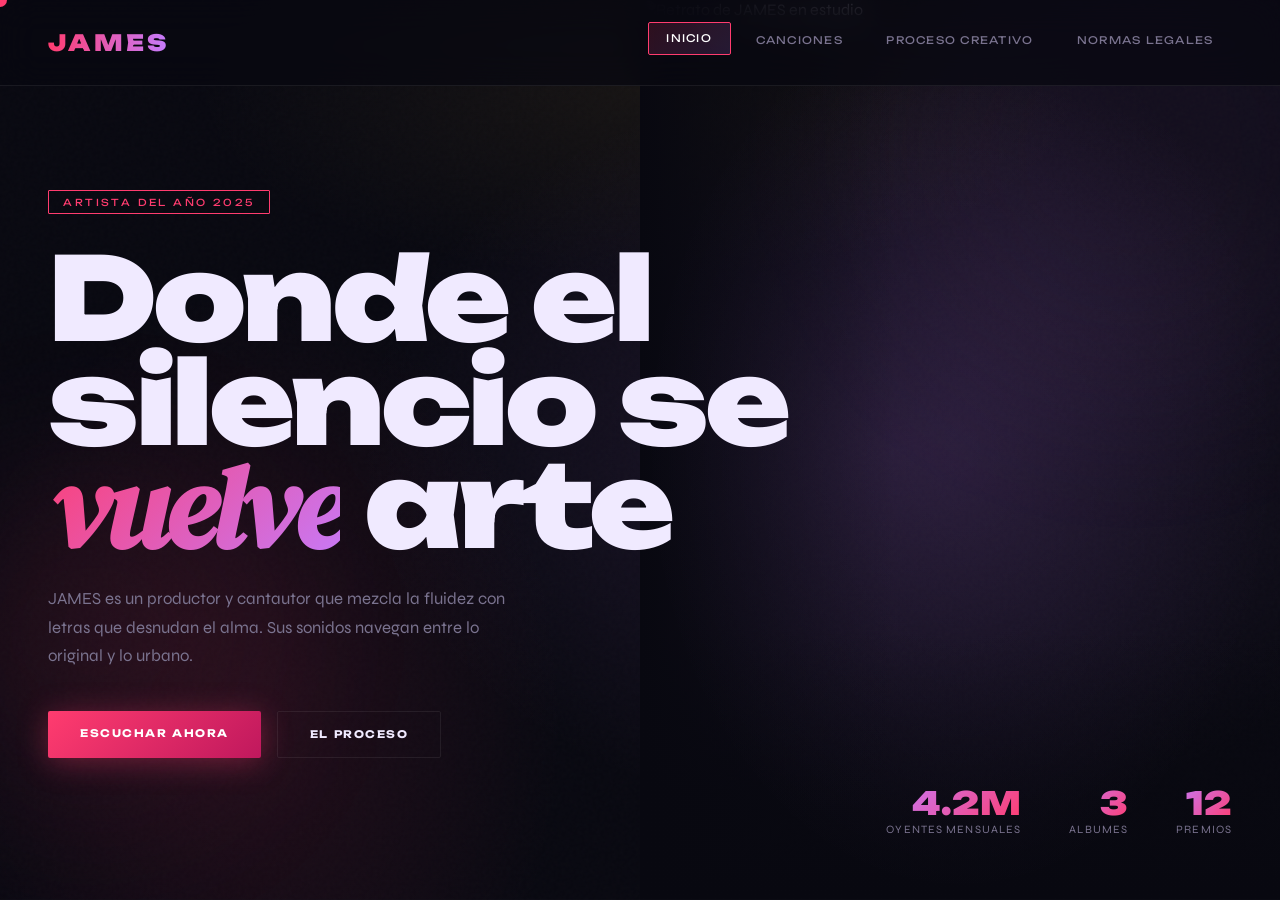
==== commit d0e25280: "Add files via upload" ====
--- a/index.html
+++ b/index.html
@@ -635,7 +635,7 @@
 
 
   <div class="hero-image-wrap">
-    <img src="../IMG/Artista.png">
+    <img src="../IMG/Foto 1.png" alt="Retrato de JAMES en estudio" class="hero-img">
   </div>
 
   <div class="hero-content">
